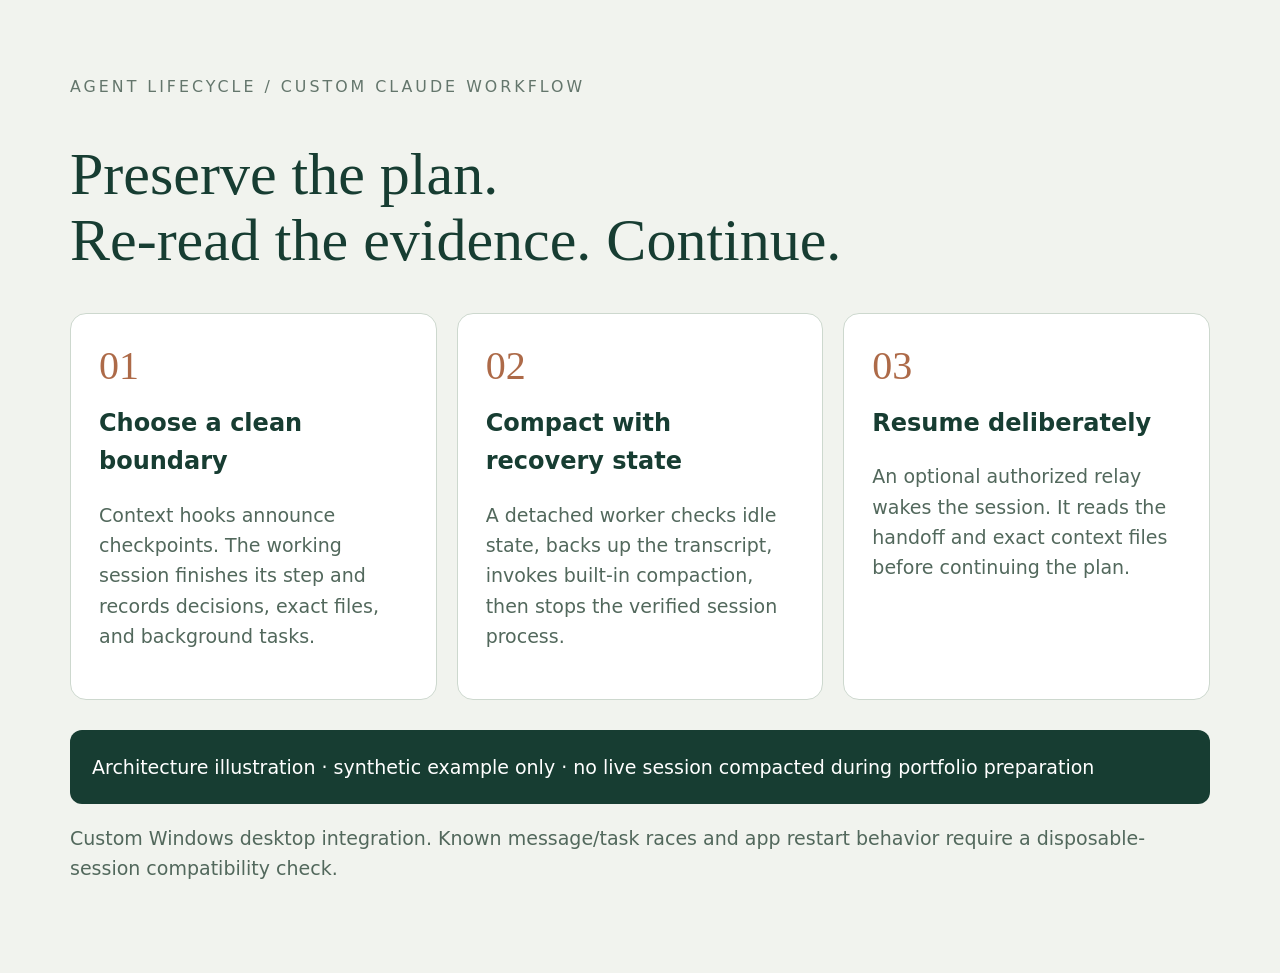
==== docs/workflow.html @ 039067a0 "Prepare private portfolio snapshot with documentation, screenshots and reproducible examples" ====
<!doctype html><html lang="en"><meta charset="utf-8"><meta name="viewport" content="width=device-width,initial-scale=1"><title>Claude self-compaction — architecture</title><style>body{margin:0;padding:70px;font:19px/1.6 system-ui;background:#f1f3ee;color:#173d32}main{max-width:1350px;margin:auto}small{letter-spacing:3px;color:#64766c}h1{font:60px/1.1 Georgia;max-width:1000px}.grid{display:grid;grid-template-columns:repeat(3,1fr);gap:20px}.card{padding:28px;background:white;border:1px solid #cdd8ce;border-radius:16px}.n{font:40px Georgia;color:#ad6a48}h2{margin:15px 0 8px;font-size:24px}p{color:#52685c}.note{padding:22px;background:#173d32;color:white;border-radius:12px;margin-top:30px}</style><main><small>AGENT LIFECYCLE / CUSTOM CLAUDE WORKFLOW</small><h1>Preserve the plan.<br>Re-read the evidence. Continue.</h1><div class="grid"><div class="card"><div class="n">01</div><h2>Choose a clean boundary</h2><p>Context hooks announce checkpoints. The working session finishes its step and records decisions, exact files, and background tasks.</p></div><div class="card"><div class="n">02</div><h2>Compact with recovery state</h2><p>A detached worker checks idle state, backs up the transcript, invokes built-in compaction, then stops the verified session process.</p></div><div class="card"><div class="n">03</div><h2>Resume deliberately</h2><p>An optional authorized relay wakes the session. It reads the handoff and exact context files before continuing the plan.</p></div></div><div class="note">Architecture illustration · synthetic example only · no live session compacted during portfolio preparation</div><p>Custom Windows desktop integration. Known message/task races and app restart behavior require a disposable-session compatibility check.</p></main></html>
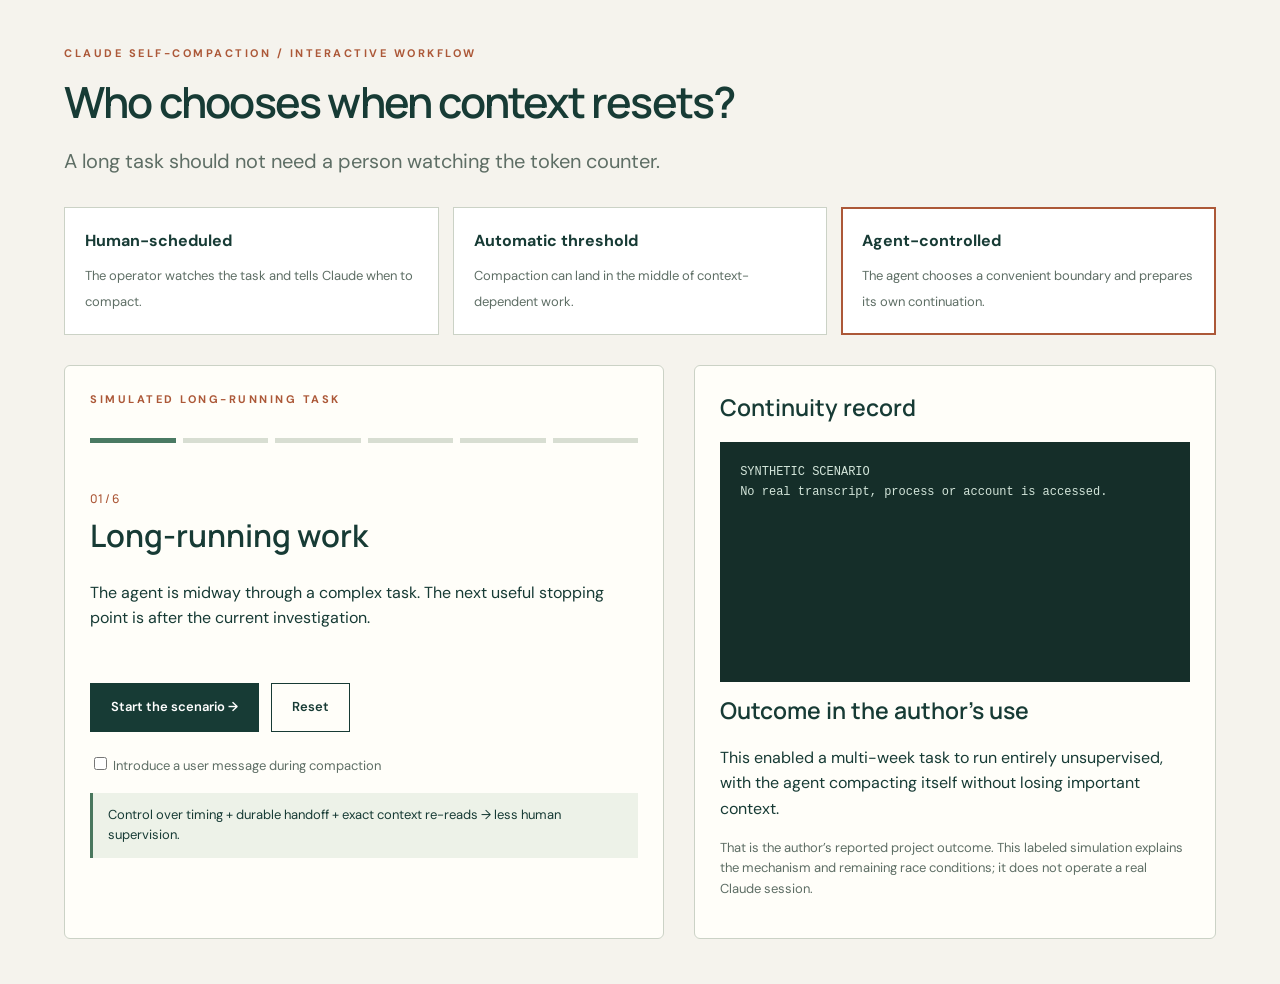
==== commit 323ddc4a: "Link public portfolio demos and refine project explanations" ====
--- a/docs/workflow.html
+++ b/docs/workflow.html
@@ -1 +1 @@
-<!doctype html><html lang="en"><meta charset="utf-8"><meta name="viewport" content="width=device-width,initial-scale=1"><title>Claude self-compaction — architecture</title><style>body{margin:0;padding:70px;font:19px/1.6 system-ui;background:#f1f3ee;color:#173d32}main{max-width:1350px;margin:auto}small{letter-spacing:3px;color:#64766c}h1{font:60px/1.1 Georgia;max-width:1000px}.grid{display:grid;grid-template-columns:repeat(3,1fr);gap:20px}.card{padding:28px;background:white;border:1px solid #cdd8ce;border-radius:16px}.n{font:40px Georgia;color:#ad6a48}h2{margin:15px 0 8px;font-size:24px}p{color:#52685c}.note{padding:22px;background:#173d32;color:white;border-radius:12px;margin-top:30px}</style><main><small>AGENT LIFECYCLE / CUSTOM CLAUDE WORKFLOW</small><h1>Preserve the plan.<br>Re-read the evidence. Continue.</h1><div class="grid"><div class="card"><div class="n">01</div><h2>Choose a clean boundary</h2><p>Context hooks announce checkpoints. The working session finishes its step and records decisions, exact files, and background tasks.</p></div><div class="card"><div class="n">02</div><h2>Compact with recovery state</h2><p>A detached worker checks idle state, backs up the transcript, invokes built-in compaction, then stops the verified session process.</p></div><div class="card"><div class="n">03</div><h2>Resume deliberately</h2><p>An optional authorized relay wakes the session. It reads the handoff and exact context files before continuing the plan.</p></div></div><div class="note">Architecture illustration · synthetic example only · no live session compacted during portfolio preparation</div><p>Custom Windows desktop integration. Known message/task races and app restart behavior require a disposable-session compatibility check.</p></main></html>
+<!doctype html><html lang="en"><head><meta charset="utf-8"><meta name="viewport" content="width=device-width,initial-scale=1"><meta name="description" content="Compare compaction timing strategies and explore agent-controlled recovery."><meta name="theme-color" content="#173b35"><title>Claude Self-Compaction — Workflow simulation · Kobin Kempe</title><link rel="icon" href="data:image/svg+xml,%3Csvg xmlns='http://www.w3.org/2000/svg' viewBox='0 0 32 32'%3E%3Crect width='32' height='32' rx='6' fill='%23173b35'/%3E%3Cpath d='M9 7v18m2-9L23 7m-12 9 12 9' stroke='%23f5f3ed' stroke-width='3' fill='none'/%3E%3C/svg%3E"><link rel="stylesheet" href="../demo/style.css"></head><body><div class="app-shell"><div class="eyebrow">CLAUDE SELF-COMPACTION / INTERACTIVE WORKFLOW</div><h1>Who chooses when context resets?</h1><p class="lead">A long task should not need a person watching the token counter.</p><div class="comparison" role="group" aria-label="Compaction strategy"><button data-mode="manual"><b>Human-scheduled</b><span>The operator watches the task and tells Claude when to compact.</span></button><button data-mode="automatic"><b>Automatic threshold</b><span>Compaction can land in the middle of context-dependent work.</span></button><button data-mode="agent" class="active"><b>Agent-controlled</b><span>The agent chooses a convenient boundary and prepares its own continuation.</span></button></div><div class="app-grid"><section class="panel"><div class="eyebrow">SIMULATED LONG-RUNNING TASK</div><div class="steps" id="steps"></div><div class="stage"><div class="number" id="stage-number"></div><h2 id="stage-title"></h2><p id="stage-body"></p></div><div class="control-row"><button id="next" class="action">Start the scenario →</button><button id="reset" class="action secondary">Reset</button></div><label class="note"><input type="checkbox" id="interrupt"> Introduce a user message during compaction</label><div class="result" id="outcome"></div></section><section class="panel"><h2>Continuity record</h2><pre class="log" id="log"></pre><h2>Outcome in the author’s use</h2><p>This enabled a multi-week task to run entirely unsupervised, with the agent compacting itself without losing important context.</p><p class="note">That is the author’s reported project outcome. This labeled simulation explains the mechanism and remaining race conditions; it does not operate a real Claude session.</p></section></div></div><script src="../demo/app.js"></script></body></html>
--- a/demo/style.css
+++ b/demo/style.css
@@ -0,0 +1,3 @@
+@import url('https://fonts.googleapis.com/css2?family=DM+Sans:wght@400;500;600;700&family=Manrope:wght@400;500;600;700;800&display=swap');
+:root{--bg:#f5f3ed;--ink:#173b35;--muted:#5e6e65;--line:#cbd2c6;--copper:#ac5838;--paper:#fffef9;--font:Manrope,system-ui,sans-serif}*{box-sizing:border-box}html{scroll-behavior:smooth}body{margin:0;background:var(--bg);color:var(--ink);font:16px/1.6 'DM Sans',system-ui,sans-serif}a{color:inherit;text-underline-offset:5px}button,input,select,textarea{font:inherit}button,a{touch-action:manipulation}a:focus-visible,button:focus-visible,input:focus-visible,select:focus-visible,textarea:focus-visible{outline:3px solid #bc6946;outline-offset:4px}header.nav{max-width:1480px;margin:auto;padding:28px 6%;display:flex;align-items:center;justify-content:space-between;border-bottom:1px solid var(--line)}.wordmark{font:800 19px var(--font);letter-spacing:-.6px;text-decoration:none}.wordmark span{color:var(--copper)}nav{display:flex;gap:28px}nav a{text-decoration:none;font-size:13px}main{max-width:1480px;margin:auto;padding:0 6%}.eyebrow{font-size:11px;text-transform:uppercase;letter-spacing:2.5px;font-weight:700;color:var(--copper)}.hero{display:grid;grid-template-columns:1.05fr 1fr;gap:6%;align-items:center;padding:85px 0 90px}.hero h1{font:600 clamp(42px,5.8vw,88px)/1.05 var(--font);letter-spacing:-4px;margin:22px 0 28px;max-width:760px}.hero p{font-size:18px;color:var(--muted);max-width:540px}.hero-art{position:relative;margin:0}.hero-art img{display:block;width:100%;aspect-ratio:1/1.05;object-fit:cover;object-position:65% center;border-radius:3px}.hero-art figcaption{font-size:12px;padding:15px 0;border-bottom:1px solid var(--line);color:var(--muted)}.action{display:inline-flex;align-items:center;justify-content:center;gap:15px;text-decoration:none;padding:13px 20px;background:var(--ink);color:white;font-weight:600;font-size:13px;border:1px solid var(--ink);cursor:pointer}.action.secondary{background:transparent;color:var(--ink)}.action:hover{background:#28594e;color:white}.actions{display:flex;gap:12px;flex-wrap:wrap;margin-top:28px}.section-head{display:flex;justify-content:space-between;align-items:end;margin:0 0 30px;border-top:1px solid var(--line);padding-top:28px}.section-head h2{font:600 35px/1.2 var(--font);letter-spacing:-1.3px;margin:6px 0}.section-head p{color:var(--muted);max-width:470px;font-size:14px}.feature{display:grid;grid-template-columns:1.3fr 1fr;gap:5%;align-items:center;padding:35px 0 60px}.feature:nth-child(odd){grid-template-columns:1fr 1.3fr}.feature:nth-child(odd) .feature-image{order:2}.feature-image{background:#e6e9df;padding:20px;display:block}.feature-image img{display:block;width:100%;aspect-ratio:1.45;object-fit:cover;object-position:top;border:1px solid #d0d6ca}.number{font:500 12px var(--font);color:var(--copper)}h3{font:600 clamp(25px,2.7vw,40px)/1.18 var(--font);letter-spacing:-1.4px;margin:13px 0 18px}.feature p{color:var(--muted)}.pills{display:flex;gap:8px;flex-wrap:wrap}.pills span{font-size:11px;padding:5px 9px;border:1px solid var(--line);border-radius:4px}.index{margin-bottom:90px}.project-row{display:grid;grid-template-columns:50px 1fr 1.25fr 130px;gap:20px;align-items:center;padding:25px 0;border-top:1px solid var(--line);text-decoration:none}.project-row h3{font-size:21px;letter-spacing:-.5px;margin:0}.project-row p{font-size:13px;color:var(--muted);margin:0}.project-row .arrow{text-align:right;font-weight:600;font-size:13px}.project-row:hover h3{color:var(--copper)}.approach{background:var(--ink);color:#f7f3e7;padding:55px;display:grid;grid-template-columns:1fr 2fr;gap:6%;margin-bottom:85px}.approach h2{font:500 35px/1.2 var(--font);margin:10px 0}.approach p{color:#c9d6cd}.principles{display:grid;grid-template-columns:1fr 1fr;gap:30px}.principles strong{font:600 18px var(--font)}footer{max-width:1480px;margin:auto;padding:25px 6% 45px;border-top:1px solid var(--line);font-size:12px;display:flex;justify-content:space-between;gap:20px;color:var(--muted)}.case-hero{padding:75px 0 40px;max-width:1050px}.case-hero h1{font:600 clamp(38px,5vw,72px)/1.1 var(--font);letter-spacing:-3px;margin:20px 0}.lead{font-size:20px;color:var(--muted)}.case-grid{display:grid;grid-template-columns:2fr 1fr;gap:7%;padding-bottom:80px}.case-grid h2{font:600 25px/1.3 var(--font);letter-spacing:-.7px;margin:35px 0 13px}.case-grid p{color:var(--muted)}.case-grid img{width:100%;border:1px solid var(--line)}.side-note{border-top:1px solid var(--line);margin-top:30px;padding-top:20px;font-size:14px}.side-note p{margin:5px 0}.demo-header{height:64px;display:flex;align-items:center;justify-content:space-between;gap:15px;padding:0 24px;background:#173b35;color:#fff;font-size:12px}.demo-header a{white-space:nowrap}.demo-header strong{font-size:13px}.demo-frame{border:0;width:100%;height:calc(100dvh - 64px);display:block;background:#fff}.demo-header .demo-links{display:flex;gap:20px;align-items:center}.demo-page{overflow:hidden}.app-shell{padding:45px 5%;max-width:1500px;margin:auto}.app-shell h1{font:600 43px/1.1 var(--font);letter-spacing:-1.8px;margin:15px 0}.app-grid{display:grid;grid-template-columns:1.15fr 1fr;gap:30px}.panel{background:var(--paper);border:1px solid var(--line);padding:25px;border-radius:6px}.panel h2{margin-top:0;font:600 23px var(--font)}.control-row{display:flex;gap:12px;align-items:center;flex-wrap:wrap;margin:20px 0}.control-row label{font-size:13px}.control-row select,.control-row input{padding:8px;border:1px solid var(--line);background:white;color:var(--ink)}.canvas{background:#eef1e9;border:1px solid var(--line);overflow:hidden;min-height:380px;display:grid;place-items:center}.canvas img{max-width:100%;max-height:510px;object-fit:contain}.canvas svg{width:100%;max-height:510px;min-height:380px}.json-editor{width:100%;height:350px;font:12px/1.5 ui-monospace,monospace;border:1px solid var(--line);padding:15px;resize:vertical;background:#fafbf7;color:#263c30}.result{font-size:13px;padding:12px 15px;background:#edf2e8;border-left:3px solid #49775d;margin:15px 0}.result.error{border-color:#af483c;background:#fff0e8}.note{font-size:13px;color:var(--muted)}.steps{display:flex;gap:7px;margin:30px 0}.steps span{flex:1;height:5px;background:#d8ded2}.steps .done{background:#4a7a63}.stage{min-height:190px;display:flex;flex-direction:column;justify-content:center}.stage h2{font:600 31px/1.2 var(--font);margin:10px 0}.log{font:12px/1.7 ui-monospace,monospace;white-space:pre-wrap;background:#152e29;color:#d3e5da;padding:20px;min-height:240px}.comparison{display:grid;grid-template-columns:repeat(3,1fr);gap:14px;margin:30px 0}.comparison button{padding:20px;text-align:left;background:white;border:1px solid var(--line);cursor:pointer;color:var(--ink)}.comparison button.active{border:2px solid var(--copper);padding:19px}.comparison b{display:block;font-size:16px;margin-bottom:9px}.comparison span{font-size:13px;color:var(--muted)}@media(max-width:900px){.hero{grid-template-columns:1fr;padding:50px 0}.hero h1{letter-spacing:-2px}.hero-art img{aspect-ratio:1.6}.feature,.feature:nth-child(odd){grid-template-columns:1fr}.feature:nth-child(odd) .feature-image{order:0}.project-row{grid-template-columns:30px 1fr 80px}.project-row p{display:none}.approach{grid-template-columns:1fr;padding:30px}.case-grid,.app-grid{grid-template-columns:1fr}.case-hero h1{letter-spacing:-1.6px}.demo-header{padding:0 12px;gap:8px}.demo-header .demo-links{gap:10px}.demo-header strong{font-size:11px}.demo-header .full-label{display:none}.comparison{grid-template-columns:1fr}.principles{grid-template-columns:1fr}header.nav{padding-top:20px}nav{gap:16px}}
+@media(prefers-reduced-motion:reduce){html{scroll-behavior:auto}}
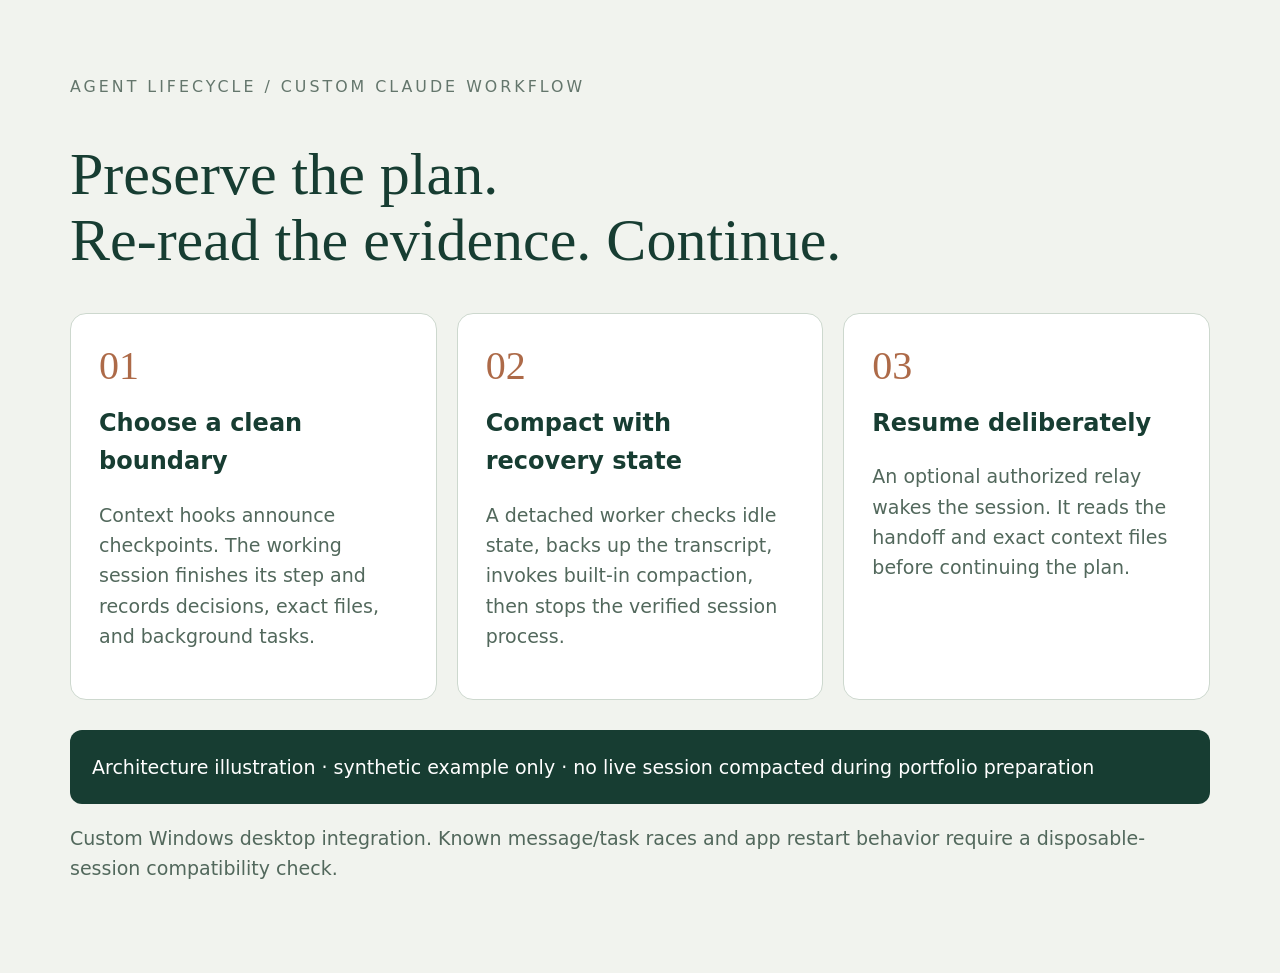
==== commit 025a7719: "Present self-compaction as an explanation-only case study" ====
--- a/docs/workflow.html
+++ b/docs/workflow.html
@@ -1 +1 @@
-<!doctype html><html lang="en"><head><meta charset="utf-8"><meta name="viewport" content="width=device-width,initial-scale=1"><meta name="description" content="Compare compaction timing strategies and explore agent-controlled recovery."><meta name="theme-color" content="#173b35"><title>Claude Self-Compaction — Workflow simulation · Kobin Kempe</title><link rel="icon" href="data:image/svg+xml,%3Csvg xmlns='http://www.w3.org/2000/svg' viewBox='0 0 32 32'%3E%3Crect width='32' height='32' rx='6' fill='%23173b35'/%3E%3Cpath d='M9 7v18m2-9L23 7m-12 9 12 9' stroke='%23f5f3ed' stroke-width='3' fill='none'/%3E%3C/svg%3E"><link rel="stylesheet" href="../demo/style.css"></head><body><div class="app-shell"><div class="eyebrow">CLAUDE SELF-COMPACTION / INTERACTIVE WORKFLOW</div><h1>Who chooses when context resets?</h1><p class="lead">A long task should not need a person watching the token counter.</p><div class="comparison" role="group" aria-label="Compaction strategy"><button data-mode="manual"><b>Human-scheduled</b><span>The operator watches the task and tells Claude when to compact.</span></button><button data-mode="automatic"><b>Automatic threshold</b><span>Compaction can land in the middle of context-dependent work.</span></button><button data-mode="agent" class="active"><b>Agent-controlled</b><span>The agent chooses a convenient boundary and prepares its own continuation.</span></button></div><div class="app-grid"><section class="panel"><div class="eyebrow">SIMULATED LONG-RUNNING TASK</div><div class="steps" id="steps"></div><div class="stage"><div class="number" id="stage-number"></div><h2 id="stage-title"></h2><p id="stage-body"></p></div><div class="control-row"><button id="next" class="action">Start the scenario →</button><button id="reset" class="action secondary">Reset</button></div><label class="note"><input type="checkbox" id="interrupt"> Introduce a user message during compaction</label><div class="result" id="outcome"></div></section><section class="panel"><h2>Continuity record</h2><pre class="log" id="log"></pre><h2>Outcome in the author’s use</h2><p>This enabled a multi-week task to run entirely unsupervised, with the agent compacting itself without losing important context.</p><p class="note">That is the author’s reported project outcome. This labeled simulation explains the mechanism and remaining race conditions; it does not operate a real Claude session.</p></section></div></div><script src="../demo/app.js"></script></body></html>
+<!doctype html><html lang="en"><meta charset="utf-8"><meta name="viewport" content="width=device-width,initial-scale=1"><title>Claude self-compaction — architecture</title><style>body{margin:0;padding:70px;font:19px/1.6 system-ui;background:#f1f3ee;color:#173d32}main{max-width:1350px;margin:auto}small{letter-spacing:3px;color:#64766c}h1{font:60px/1.1 Georgia;max-width:1000px}.grid{display:grid;grid-template-columns:repeat(3,1fr);gap:20px}.card{padding:28px;background:white;border:1px solid #cdd8ce;border-radius:16px}.n{font:40px Georgia;color:#ad6a48}h2{margin:15px 0 8px;font-size:24px}p{color:#52685c}.note{padding:22px;background:#173d32;color:white;border-radius:12px;margin-top:30px}</style><main><small>AGENT LIFECYCLE / CUSTOM CLAUDE WORKFLOW</small><h1>Preserve the plan.<br>Re-read the evidence. Continue.</h1><div class="grid"><div class="card"><div class="n">01</div><h2>Choose a clean boundary</h2><p>Context hooks announce checkpoints. The working session finishes its step and records decisions, exact files, and background tasks.</p></div><div class="card"><div class="n">02</div><h2>Compact with recovery state</h2><p>A detached worker checks idle state, backs up the transcript, invokes built-in compaction, then stops the verified session process.</p></div><div class="card"><div class="n">03</div><h2>Resume deliberately</h2><p>An optional authorized relay wakes the session. It reads the handoff and exact context files before continuing the plan.</p></div></div><div class="note">Architecture illustration · synthetic example only · no live session compacted during portfolio preparation</div><p>Custom Windows desktop integration. Known message/task races and app restart behavior require a disposable-session compatibility check.</p></main></html>
